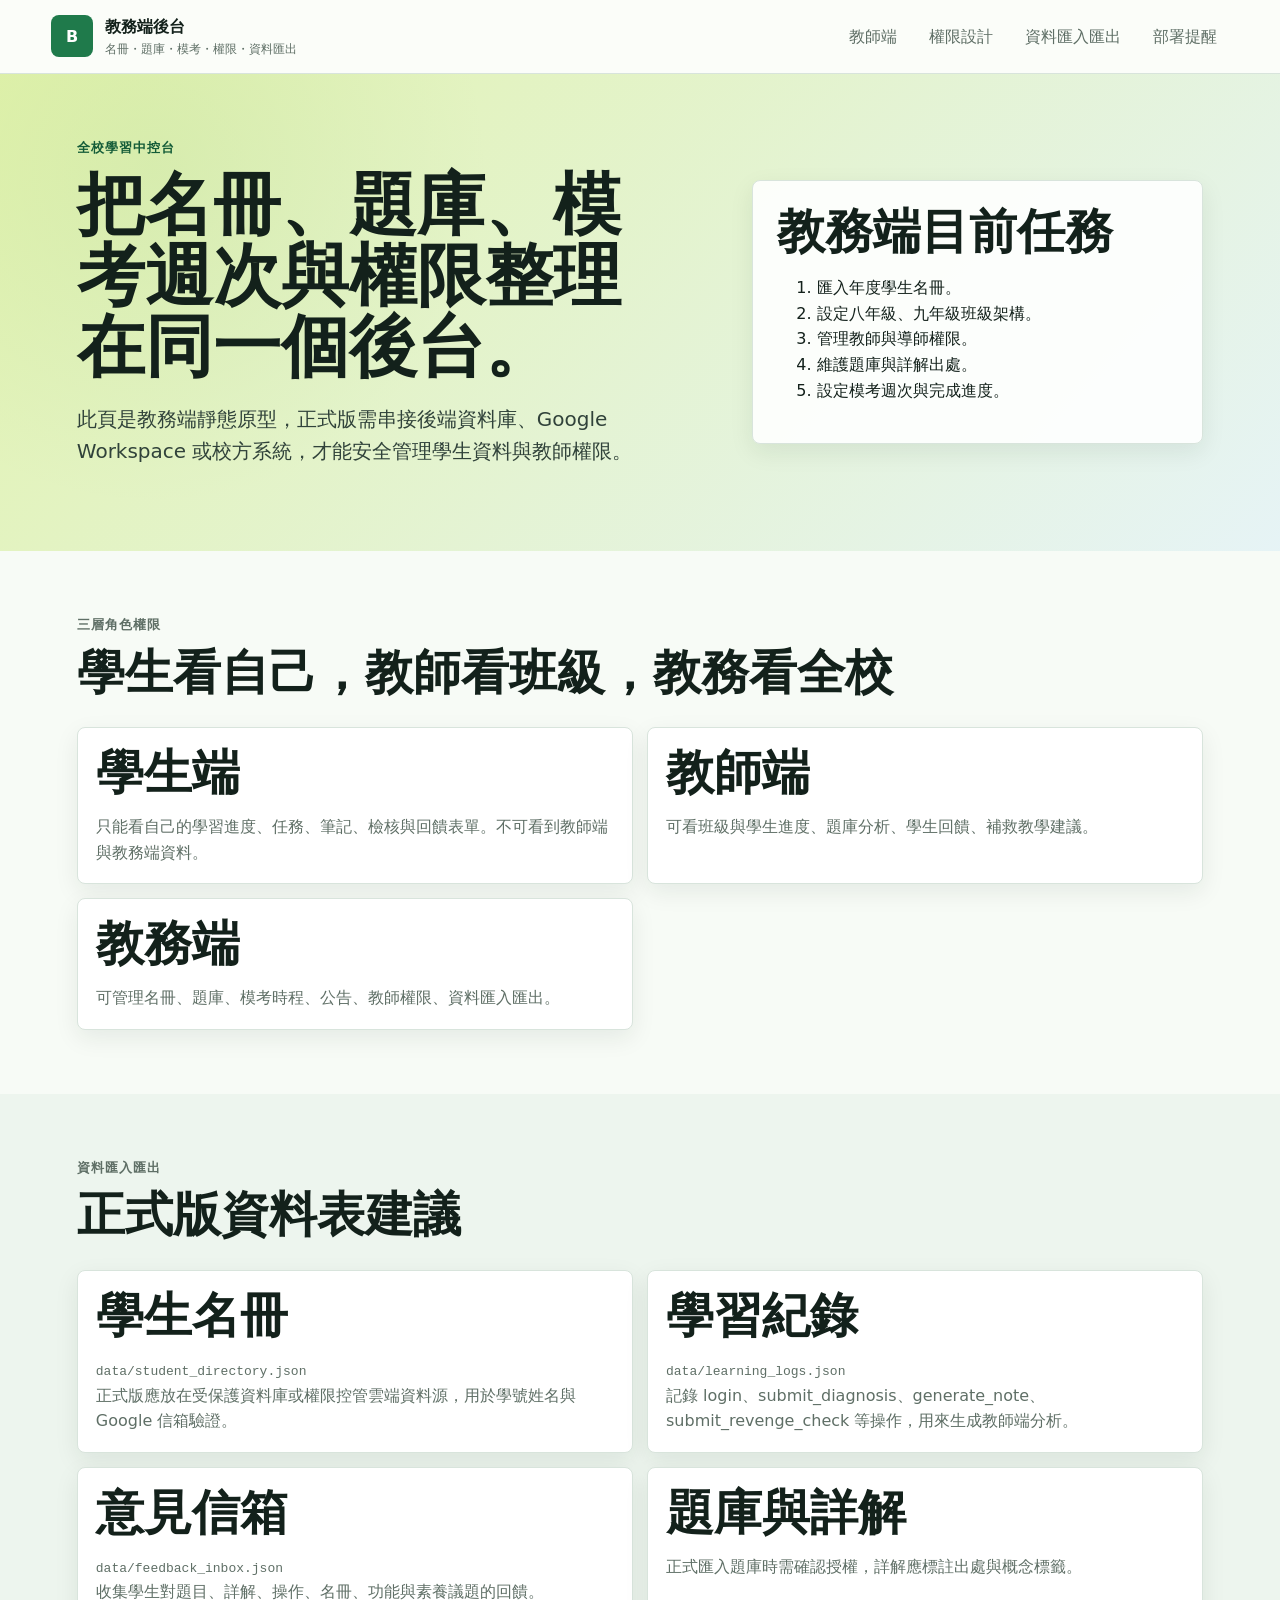
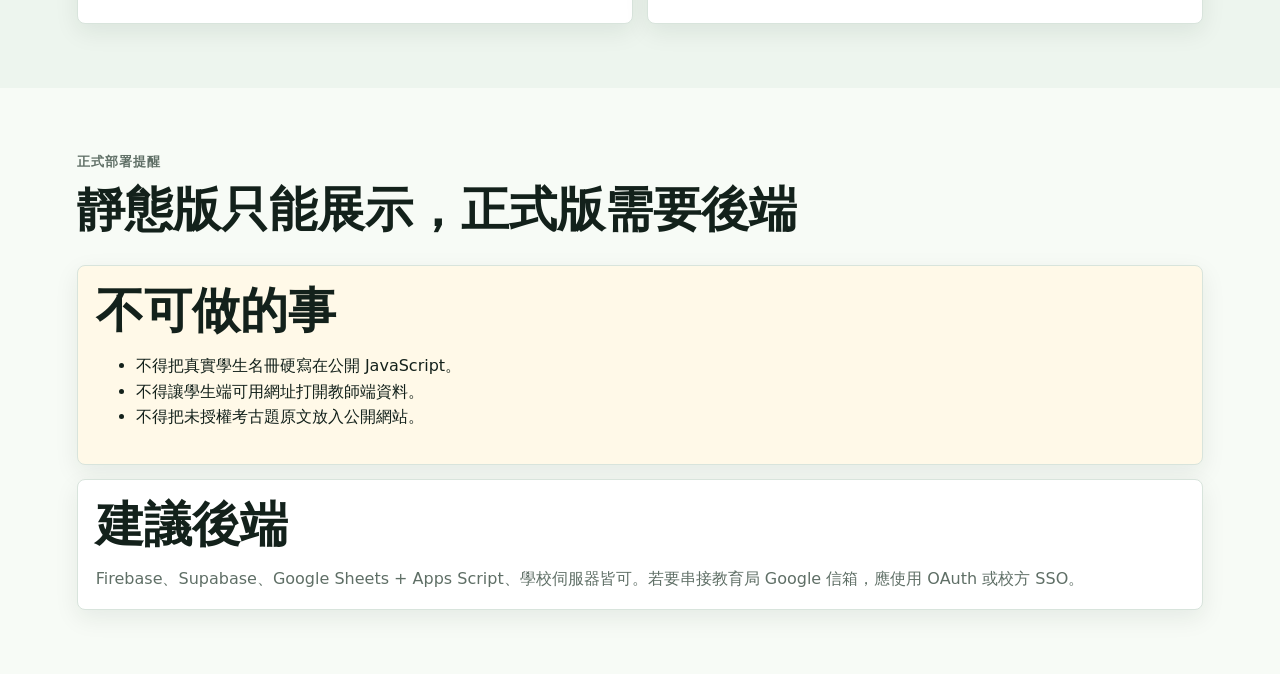
==== admin-dashboard.html @ 73da32d9 "Upload bio cap review website" ====
<!doctype html>
<html lang="zh-Hant">
  <head>
    <meta charset="utf-8">
    <meta name="viewport" content="width=device-width, initial-scale=1">
    <title>教務端網站優化後台｜生物會考複習系統</title>
    <link rel="stylesheet" href="styles.css">
  </head>
  <body class="dashboard-page staff-mode admin-page">
    <header class="topbar">
      <a class="brand" href="index.html#dashboard">
        <span class="brand-mark">B</span>
        <span>
          <strong>教務端後台</strong>
          <small>名冊・題庫・模考・權限・資料匯出</small>
        </span>
      </a>
      <nav class="nav">
        <a href="teacher-dashboard.html">教師端</a>
        <a href="#adminRoles">權限設計</a>
        <a href="#adminData">資料匯入匯出</a>
        <a href="#adminDeploy">部署提醒</a>
      </nav>
    </header>

    <main>
      <section class="hero dashboard-hero">
        <div class="hero-copy">
          <p class="eyebrow">全校學習中控台</p>
          <h1>把名冊、題庫、模考週次與權限整理在同一個後台。</h1>
          <p>此頁是教務端靜態原型，正式版需串接後端資料庫、Google Workspace 或校方系統，才能安全管理學生資料與教師權限。</p>
        </div>
        <aside class="dashboard-panel">
          <h2>教務端目前任務</h2>
          <ol>
            <li>匯入年度學生名冊。</li>
            <li>設定八年級、九年級班級架構。</li>
            <li>管理教師與導師權限。</li>
            <li>維護題庫與詳解出處。</li>
            <li>設定模考週次與完成進度。</li>
          </ol>
        </aside>
      </section>

      <section class="section" id="adminRoles">
        <div class="section-head">
          <p class="eyebrow">三層角色權限</p>
          <h2>學生看自己，教師看班級，教務看全校</h2>
        </div>
        <div class="dash-grid">
          <article class="dash-card">
            <h2>學生端</h2>
            <p>只能看自己的學習進度、任務、筆記、檢核與回饋表單。不可看到教師端與教務端資料。</p>
          </article>
          <article class="dash-card">
            <h2>教師端</h2>
            <p>可看班級與學生進度、題庫分析、學生回饋、補救教學建議。</p>
          </article>
          <article class="dash-card">
            <h2>教務端</h2>
            <p>可管理名冊、題庫、模考時程、公告、教師權限、資料匯入匯出。</p>
          </article>
        </div>
      </section>

      <section class="section band" id="adminData">
        <div class="section-head">
          <p class="eyebrow">資料匯入匯出</p>
          <h2>正式版資料表建議</h2>
        </div>
        <div class="dash-grid">
          <article class="dash-card">
            <h2>學生名冊</h2>
            <p><code>data/student_directory.json</code></p>
            <p>正式版應放在受保護資料庫或權限控管雲端資料源，用於學號姓名與 Google 信箱驗證。</p>
          </article>
          <article class="dash-card">
            <h2>學習紀錄</h2>
            <p><code>data/learning_logs.json</code></p>
            <p>記錄 login、submit_diagnosis、generate_note、submit_revenge_check 等操作，用來生成教師端分析。</p>
          </article>
          <article class="dash-card">
            <h2>意見信箱</h2>
            <p><code>data/feedback_inbox.json</code></p>
            <p>收集學生對題目、詳解、操作、名冊、功能與素養議題的回饋。</p>
          </article>
          <article class="dash-card">
            <h2>題庫與詳解</h2>
            <p>正式匯入題庫時需確認授權，詳解應標註出處與概念標籤。</p>
          </article>
        </div>
      </section>

      <section class="section" id="adminDeploy">
        <div class="section-head">
          <p class="eyebrow">正式部署提醒</p>
          <h2>靜態版只能展示，正式版需要後端</h2>
        </div>
        <div class="dash-grid">
          <article class="dash-card wide priority">
            <h2>不可做的事</h2>
            <ul>
              <li>不得把真實學生名冊硬寫在公開 JavaScript。</li>
              <li>不得讓學生端可用網址打開教師端資料。</li>
              <li>不得把未授權考古題原文放入公開網站。</li>
            </ul>
          </article>
          <article class="dash-card wide">
            <h2>建議後端</h2>
            <p>Firebase、Supabase、Google Sheets + Apps Script、學校伺服器皆可。若要串接教育局 Google 信箱，應使用 OAuth 或校方 SSO。</p>
          </article>
        </div>
      </section>
    </main>
  </body>
</html>
---- styles.css ----
:root {
  color-scheme: light;
  --ink: #13211b;
  --muted: #5f6f66;
  --line: #d8e4dc;
  --paper: #fbfdf9;
  --soft: #edf5ee;
  --green: #1f7a4b;
  --green-dark: #145c38;
  --lime: #d8ef8f;
  --sky: #dceff4;
  --amber: #f5d27a;
  --white: #ffffff;
  --shadow: 0 8px 24px rgba(19, 33, 27, 0.08);
}

* {
  box-sizing: border-box;
}

html {
  scroll-behavior: smooth;
}

body {
  margin: 0;
  background: var(--paper);
  color: var(--ink);
  font-family: "Noto Sans TC", "PingFang TC", "Microsoft JhengHei", system-ui, sans-serif;
  line-height: 1.6;
}

a {
  color: inherit;
  text-decoration: none;
}

button,
input {
  font: inherit;
}

.topbar {
  position: sticky;
  top: 0;
  z-index: 20;
  display: flex;
  align-items: center;
  gap: 24px;
  justify-content: space-between;
  padding: 14px clamp(18px, 4vw, 56px);
  background: rgba(251, 253, 249, 0.92);
  border-bottom: 1px solid var(--line);
  backdrop-filter: blur(14px);
}

.brand {
  display: flex;
  align-items: center;
  gap: 12px;
  min-width: 230px;
}

.brand-mark {
  display: grid;
  width: 42px;
  height: 42px;
  place-items: center;
  border-radius: 8px;
  background: var(--green);
  color: var(--white);
  font-weight: 900;
}

.brand strong,
.brand small {
  display: block;
}

.brand small {
  color: var(--muted);
  font-size: 12px;
}

.nav {
  display: flex;
  flex-wrap: wrap;
  gap: 8px;
  justify-content: center;
}

.nav a {
  border-radius: 999px;
  color: var(--muted);
  padding: 8px 12px;
}

.nav a:hover,
.nav a:focus-visible {
  background: var(--soft);
  color: var(--green-dark);
  outline: none;
}

.ghost-button,
.primary-button,
.secondary-button {
  border: 1px solid var(--green);
  border-radius: 8px;
  cursor: pointer;
  font-weight: 700;
  padding: 10px 14px;
}

.access-tools {
  display: flex;
  align-items: center;
  flex-wrap: wrap;
  gap: 8px;
  justify-content: flex-end;
}

.access-tools span {
  border: 1px solid var(--line);
  border-radius: 999px;
  background: var(--white);
  color: var(--green-dark);
  font-size: 13px;
  font-weight: 900;
  padding: 8px 11px;
}

.ghost-button,
.secondary-button {
  background: transparent;
  color: var(--green-dark);
}

.primary-button {
  display: inline-flex;
  background: var(--green);
  color: var(--white);
}

.secondary-button {
  display: inline-flex;
}

.hero {
  display: grid;
  grid-template-columns: minmax(0, 1.15fr) minmax(320px, 0.85fr);
  gap: clamp(24px, 5vw, 64px);
  align-items: center;
  min-height: 560px;
  padding: clamp(32px, 5vw, 68px) clamp(18px, 6vw, 80px);
  background:
    linear-gradient(135deg, rgba(216, 239, 143, 0.72), rgba(220, 239, 244, 0.68)),
    radial-gradient(circle at 12% 20%, rgba(31, 122, 75, 0.18), transparent 28%),
    var(--paper);
}

.hero-copy {
  max-width: 760px;
}

.eyebrow {
  margin: 0 0 10px;
  color: var(--green-dark);
  font-size: 13px;
  font-weight: 900;
  letter-spacing: 0.08em;
  text-transform: uppercase;
}

h1,
h2,
h3,
p {
  margin-top: 0;
}

h1 {
  max-width: 740px;
  font-size: clamp(38px, 6vw, 68px);
  line-height: 1.05;
  margin-bottom: 20px;
}

h2 {
  font-size: clamp(28px, 4vw, 48px);
  line-height: 1.12;
  margin-bottom: 14px;
}

h3 {
  font-size: 20px;
  line-height: 1.25;
  margin-bottom: 8px;
}

.hero-copy p:not(.eyebrow) {
  color: #30423a;
  font-size: 20px;
  max-width: 680px;
}

.hero-actions {
  display: flex;
  flex-wrap: wrap;
  gap: 12px;
  margin-top: 28px;
}

.dashboard-panel,
.module-card,
.issue-detail,
.teacher-grid article,
.quiz-question {
  background: rgba(255, 255, 255, 0.9);
  border: 1px solid var(--line);
  border-radius: 8px;
  box-shadow: var(--shadow);
}

.dashboard-panel {
  padding: 24px;
}

.panel-head,
.module-card header,
.quiz-actions {
  display: flex;
  align-items: center;
  justify-content: space-between;
  gap: 16px;
}

.panel-head strong {
  color: var(--green-dark);
  font-size: 34px;
}

.progress-track {
  height: 12px;
  overflow: hidden;
  border-radius: 999px;
  background: var(--soft);
}

.progress-track span {
  display: block;
  width: 0%;
  height: 100%;
  border-radius: inherit;
  background: linear-gradient(90deg, var(--green), #81b94a);
  transition: width 220ms ease;
}

.stats-grid {
  display: grid;
  grid-template-columns: repeat(4, 1fr);
  gap: 10px;
  margin: 22px 0;
}

.stats-grid div {
  border: 1px solid var(--line);
  border-radius: 8px;
  padding: 14px;
}

.stats-grid strong,
.stats-grid span {
  display: block;
}

.stats-grid strong {
  font-size: 28px;
}

.stats-grid span,
.module-card p,
.teacher-grid p,
.teacher-grid li,
.issue-detail p,
.quiz-question p,
.exam-note p,
.section-head p {
  color: var(--muted);
}

.exam-note {
  border-left: 4px solid var(--green);
  padding-left: 14px;
}

.section {
  padding: clamp(34px, 5vw, 64px) clamp(18px, 6vw, 80px);
}

.band {
  background: var(--soft);
}

.section-head {
  max-width: 880px;
  margin-bottom: 28px;
}

.section-head.compact {
  display: grid;
  grid-template-columns: minmax(0, 0.7fr) minmax(280px, 1fr);
  column-gap: 36px;
  align-items: end;
  max-width: none;
}

.section-head.compact .eyebrow {
  grid-column: 1 / -1;
}

.timeline,
.teacher-grid,
.path-grid,
.quest-board,
.past-grid,
.game-layout,
.school-grid,
.copyright-grid {
  display: grid;
  grid-template-columns: repeat(5, minmax(180px, 1fr));
  gap: 14px;
}

.timeline article {
  min-height: 230px;
  border: 1px solid rgba(20, 92, 56, 0.2);
  border-radius: 8px;
  background: var(--white);
  padding: 18px;
}

.timeline span {
  display: inline-grid;
  width: 38px;
  height: 38px;
  place-items: center;
  border-radius: 8px;
  background: var(--green);
  color: var(--white);
  font-weight: 900;
  margin-bottom: 22px;
}

.student-start {
  background: var(--white);
}

.student-login {
  border: 1px solid var(--line);
  border-radius: 8px;
  background: #f8fbf7;
  margin-bottom: 18px;
  padding: 18px;
}

.student-login h3 {
  font-size: 24px;
}

.student-login p {
  color: var(--muted);
}

.login-fields {
  display: grid;
  grid-template-columns: minmax(180px, 0.8fr) minmax(220px, 1fr);
  gap: 10px;
  margin: 12px 0;
}

.login-fields label {
  display: grid;
  gap: 6px;
  color: var(--muted);
  font-weight: 800;
}

.login-fields input {
  border: 1px solid var(--line);
  border-radius: 8px;
  padding: 10px;
}

.login-actions {
  display: flex;
  align-items: center;
  flex-wrap: wrap;
  gap: 10px;
}

.login-actions span {
  border-radius: 999px;
  background: var(--white);
  color: var(--muted);
  font-weight: 900;
  padding: 8px 12px;
}

.login-actions span.verified {
  background: var(--green);
  color: var(--white);
}

.feedback-link {
  display: inline-flex;
  color: var(--green-dark);
  font-weight: 900;
  margin-top: 8px;
  text-decoration: underline;
}

.feedback-form {
  display: grid;
  grid-template-columns: repeat(2, minmax(240px, 1fr));
  gap: 12px;
  border: 1px solid var(--line);
  border-radius: 8px;
  background: var(--white);
  padding: 20px;
}

.feedback-form label {
  display: grid;
  gap: 6px;
  color: var(--muted);
  font-weight: 800;
}

.feedback-form label:has(textarea),
.feedback-form button,
.feedback-form .microcopy {
  grid-column: 1 / -1;
}

.feedback-form input,
.feedback-form select,
.feedback-form textarea {
  border: 1px solid var(--line);
  border-radius: 8px;
  padding: 10px;
}

.feedback-form textarea {
  resize: vertical;
}

.supporting-info {
  display: none;
}

.identity-grid {
  display: grid;
  grid-template-columns: repeat(2, minmax(240px, 1fr));
  gap: 14px;
  margin-bottom: 18px;
}

.identity-card {
  border: 2px solid var(--line);
  border-radius: 8px;
  background: #f8fbf7;
  color: var(--ink);
  cursor: pointer;
  padding: 20px;
  text-align: left;
}

.identity-card.active {
  border-color: var(--green);
  box-shadow: inset 0 0 0 3px rgba(31, 122, 75, 0.1);
}

.identity-card span,
.identity-card strong,
.identity-card small {
  display: block;
}

.identity-card span {
  color: var(--green-dark);
  font-size: 13px;
  font-weight: 900;
}

.identity-card strong {
  font-size: 24px;
  margin: 6px 0;
}

.identity-card small {
  color: var(--muted);
  font-size: 15px;
}

.audience-panel {
  border: 2px solid var(--green);
  border-radius: 8px;
  background: #f6fbef;
  margin-bottom: 18px;
  padding: 18px;
}

.audience-panel span {
  display: inline-block;
  border-radius: 999px;
  background: var(--green);
  color: var(--white);
  font-size: 13px;
  font-weight: 900;
  margin-bottom: 10px;
  padding: 5px 10px;
}

.audience-panel h3 {
  font-size: 26px;
}

.audience-panel p {
  color: var(--muted);
}

.audience-panel strong {
  color: var(--green-dark);
}

.linear-flow {
  display: grid;
  grid-template-columns: repeat(4, minmax(200px, 1fr));
  gap: 14px;
}

.flow-step {
  border: 1px solid var(--line);
  border-radius: 8px;
  background: #fbfdf9;
  padding: 18px;
}

.flow-step.active {
  border-color: var(--green);
  background: #eef8ed;
}

.flow-step span {
  display: inline-grid;
  width: 34px;
  height: 34px;
  place-items: center;
  border-radius: 999px;
  background: var(--green);
  color: var(--white);
  font-weight: 900;
  margin-bottom: 14px;
}

.flow-step .primary-button,
.flow-step .secondary-button {
  margin-top: 8px;
}

.student-next {
  display: flex;
  flex-wrap: wrap;
  gap: 8px;
  border: 2px solid var(--green);
  border-radius: 8px;
  background: #f6fbef;
  margin-top: 18px;
  padding: 16px;
  font-size: 18px;
}

.student-next strong {
  color: var(--green-dark);
}

.weekly-card {
  border: 1px solid var(--line);
  border-radius: 8px;
  background: var(--white);
  padding: 22px;
}

.weekly-meta {
  display: flex;
  flex-wrap: wrap;
  gap: 8px;
  margin-bottom: 12px;
}

.weekly-meta span {
  border-radius: 999px;
  background: var(--soft);
  color: var(--green-dark);
  font-size: 13px;
  font-weight: 900;
  padding: 5px 10px;
}

.weekly-prompts {
  display: grid;
  grid-template-columns: repeat(3, 1fr);
  gap: 10px;
  margin-top: 16px;
}

.weekly-prompts div {
  border: 1px solid var(--line);
  border-radius: 8px;
  background: #f8fbf7;
  padding: 12px;
}

.weekly-prompts strong {
  display: block;
  margin-bottom: 5px;
}

.source-box {
  border: 1px solid var(--line);
  border-radius: 8px;
  background: #f8fbf7;
  margin: 14px 0;
  padding: 14px;
}

.source-box p {
  margin: 0 0 8px;
}

.source-box p:last-child {
  margin-bottom: 0;
}

.source-box a {
  color: var(--green-dark);
  font-weight: 900;
  text-decoration: underline;
}

.discussion-box {
  border-top: 1px solid var(--line);
  margin-top: 18px;
  padding-top: 16px;
}

.discussion-box label {
  display: grid;
  gap: 6px;
  color: var(--muted);
  font-weight: 800;
}

.discussion-box textarea {
  border: 1px solid var(--line);
  border-radius: 8px;
  padding: 10px;
  resize: vertical;
}

.comment-list {
  display: grid;
  gap: 8px;
  margin-top: 12px;
}

.comment-list article {
  border: 1px solid var(--line);
  border-radius: 8px;
  background: #fbfdf9;
  padding: 10px;
}

.comment-list p {
  margin: 4px 0 0;
}

.path-grid {
  grid-template-columns: repeat(2, minmax(280px, 1fr));
}

.quest-board,
.past-grid,
.copyright-grid {
  grid-template-columns: repeat(4, minmax(220px, 1fr));
}

.path-card,
.quest-board article,
.past-grid article,
.level-card,
.rules-card,
.leaderboard,
.backend,
.backend-panels article,
.school-card,
.copyright-grid article {
  border: 1px solid var(--line);
  border-radius: 8px;
  background: var(--white);
  padding: 20px;
}

.path-card.summer {
  background: linear-gradient(135deg, #f8fbf7, #fff7df);
}

.path-card.exam {
  background: linear-gradient(135deg, #f8fbf7, #e7f5f1);
}

.path-badge,
.award {
  display: inline-block;
  border-radius: 999px;
  background: var(--amber);
  color: #4b3908;
  font-size: 12px;
  font-weight: 900;
  margin-bottom: 12px;
  padding: 4px 9px;
}

.staff-gate {
  display: none;
  border-top: 1px solid var(--line);
  border-bottom: 1px solid var(--line);
}

.staff-gate.open {
  display: block;
}

.gate-panel {
  display: flex;
  align-items: end;
  flex-wrap: wrap;
  gap: 12px;
  border: 1px solid var(--line);
  border-radius: 8px;
  background: var(--white);
  padding: 20px;
}

.gate-panel label {
  display: grid;
  gap: 6px;
  min-width: min(280px, 100%);
  color: var(--muted);
  font-weight: 800;
}

.gate-panel input {
  border: 1px solid var(--line);
  border-radius: 8px;
  padding: 10px;
}

.staff-only.locked,
[data-audience="staff"].locked {
  display: none;
}

body.staff-mode .staff-gate {
  background: #e8f2ee;
}

body.staff-mode .staff-only {
  outline: 3px solid rgba(31, 122, 75, 0.12);
}

.filters {
  display: flex;
  flex-wrap: wrap;
  gap: 10px;
  margin-bottom: 20px;
}

.chip {
  border: 1px solid var(--line);
  border-radius: 999px;
  background: var(--white);
  color: var(--muted);
  cursor: pointer;
  padding: 8px 13px;
}

.chip.active {
  background: var(--green);
  border-color: var(--green);
  color: var(--white);
}

.module-grid {
  display: grid;
  grid-template-columns: repeat(3, minmax(240px, 1fr));
  gap: 16px;
}

.module-card {
  display: flex;
  flex-direction: column;
  min-height: auto;
  padding: 18px;
}

.module-card header {
  align-items: flex-start;
}

.module-card .tag {
  border-radius: 999px;
  background: var(--sky);
  color: #245767;
  font-size: 12px;
  font-weight: 800;
  padding: 5px 9px;
  white-space: nowrap;
}

.task-list {
  display: grid;
  gap: 9px;
  margin: 8px 0 16px;
}

.task-list label {
  display: grid;
  grid-template-columns: 20px minmax(0, 1fr);
  gap: 9px;
  align-items: start;
  border-top: 1px solid var(--line);
  padding-top: 9px;
}

.task-list input {
  accent-color: var(--green);
  margin-top: 4px;
}

.skills {
  display: flex;
  flex-wrap: wrap;
  gap: 6px;
  margin: 12px 0 18px;
}

.skills span {
  border-radius: 999px;
  background: var(--soft);
  color: var(--green-dark);
  font-size: 12px;
  font-weight: 700;
  padding: 4px 8px;
}

.chapter-study {
  display: grid;
  gap: 10px;
  margin: 12px 0 16px;
}

.chapter-study section {
  border: 1px solid var(--line);
  border-radius: 8px;
  background: #f8fbf7;
  padding: 12px;
}

.chapter-study strong {
  display: block;
  color: var(--green-dark);
  margin-bottom: 6px;
}

.chapter-study p {
  margin: 0;
}

.chapter-study ul {
  margin: 0;
  padding-left: 20px;
}

.memory-card {
  background: #fff9e8;
}

.solve-card {
  background: #edf7f9;
}

.concept-chain {
  display: flex;
  flex-wrap: wrap;
  gap: 6px;
}

.concept-chain span {
  border-radius: 999px;
  background: var(--white);
  border: 1px solid var(--line);
  color: var(--ink);
  font-size: 13px;
  font-weight: 800;
  padding: 5px 9px;
}

.concept-chain span:not(:last-child)::after {
  content: " →";
  color: var(--green-dark);
}

.assessment {
  display: grid;
  gap: 10px;
  margin-top: auto;
}

.assessment h4 {
  margin: 0;
  font-size: 15px;
}

.level-checks {
  display: none;
  gap: 8px;
}

.level-check {
  border: 1px solid var(--line);
  border-radius: 8px;
  background: #f8fbf7;
  padding: 10px;
}

.level-check strong {
  display: block;
  color: var(--green-dark);
  margin-bottom: 4px;
}

.level-check p {
  margin: 0;
  color: var(--muted);
  font-size: 14px;
}

.quick-checks {
  display: none;
  gap: 8px;
}

.quick-checks details {
  border: 1px solid var(--line);
  border-radius: 8px;
  background: var(--white);
  padding: 10px;
}

.quick-checks summary {
  cursor: pointer;
  font-weight: 800;
}

.quick-checks p {
  margin: 8px 0 0;
  color: var(--muted);
  font-size: 14px;
}

.module-feedback {
  border-radius: 8px;
  background: var(--soft);
  color: var(--ink);
  padding: 12px;
}

.module-feedback select {
  width: 100%;
  border: 1px solid var(--line);
  border-radius: 8px;
  background: var(--white);
  margin-top: 8px;
  padding: 8px;
}

.feedback-output {
  border-left: 4px solid var(--green);
  margin-top: 10px;
  padding-left: 10px;
}

.feedback-output p {
  margin: 0 0 8px;
}

.feedback-output p:last-child {
  margin-bottom: 0;
}

.issue-layout {
  display: grid;
  grid-template-columns: minmax(230px, 0.34fr) minmax(0, 1fr);
  gap: 18px;
}

.issue-list {
  display: grid;
  gap: 10px;
  align-content: start;
}

.issue-tab {
  border: 1px solid var(--line);
  border-radius: 8px;
  background: var(--white);
  color: var(--ink);
  cursor: pointer;
  padding: 14px;
  text-align: left;
}

.issue-tab.active {
  border-color: var(--green);
  box-shadow: inset 4px 0 0 var(--green);
}

.issue-pills {
  display: flex;
  flex-wrap: wrap;
  gap: 8px;
  margin: 10px 0 16px;
}

.issue-pill {
  border: 1px solid var(--line);
  border-radius: 999px;
  background: var(--white);
  color: var(--green-dark);
  cursor: pointer;
  font-weight: 800;
  padding: 7px 11px;
}

.issue-pill.active {
  background: var(--green);
  border-color: var(--green);
  color: var(--white);
}

.issue-detail {
  min-height: 420px;
  padding: 24px;
}

.issue-detail .prompt-grid {
  display: grid;
  grid-template-columns: repeat(3, 1fr);
  gap: 12px;
}

.prompt-grid div {
  border: 1px solid var(--line);
  border-radius: 8px;
  padding: 14px;
  background: #f8fbf7;
}

.quiz {
  display: grid;
  gap: 14px;
}

.quiz-question {
  padding: 18px;
}

.quiz-tags {
  display: flex;
  flex-wrap: wrap;
  gap: 6px;
  margin-bottom: 10px;
}

.quiz-tags span {
  border-radius: 999px;
  background: var(--soft);
  color: var(--green-dark);
  font-size: 12px;
  font-weight: 900;
  padding: 4px 8px;
}

.quiz-question fieldset {
  display: grid;
  gap: 8px;
  margin: 0;
  padding: 0;
  border: 0;
}

.quiz-question label {
  display: flex;
  gap: 9px;
  align-items: flex-start;
  border: 1px solid var(--line);
  border-radius: 8px;
  cursor: pointer;
  padding: 10px;
}

.quiz-question input {
  accent-color: var(--green);
  margin-top: 5px;
}

.anti-guess {
  display: grid;
  grid-template-columns: repeat(2, minmax(200px, 1fr));
  gap: 10px;
  margin-top: 12px;
}

.anti-guess label {
  display: grid;
  color: var(--muted);
  font-weight: 800;
}

.anti-guess select {
  border: 1px solid var(--line);
  border-radius: 8px;
  margin-top: 6px;
  padding: 9px;
}

.quiz-actions {
  justify-content: flex-start;
  margin-top: 8px;
}

.quiz-result {
  border: 2px solid var(--green);
  border-radius: 8px;
  background: #f6fbef;
  margin-top: 18px;
  padding: 20px;
}

.wrong-review {
  display: grid;
  gap: 10px;
  margin-top: 16px;
}

.wrong-review h4 {
  margin: 0;
}

.wrong-review article {
  border: 1px solid var(--line);
  border-radius: 8px;
  background: var(--white);
  padding: 14px;
}

.wrong-review p {
  margin: 6px 0 0;
}

.wrong-review.caution article {
  background: #fff9e8;
}

.micro-ai-panel,
.ai-note-grid,
.note-template {
  display: grid;
  gap: 14px;
}

.micro-ai-panel {
  grid-template-columns: minmax(260px, 1fr) minmax(220px, 0.55fr) minmax(220px, 0.55fr);
  align-items: stretch;
  margin-bottom: 18px;
}

.ability-card,
.rainbow-card,
.note-card,
.note-template article {
  border: 1px solid var(--line);
  border-radius: 8px;
  background: var(--white);
  padding: 16px;
}

.ability-card {
  background: #f6fbef;
}

.ability-card span {
  display: inline-block;
  border-radius: 999px;
  background: var(--green);
  color: var(--white);
  font-size: 13px;
  font-weight: 900;
  margin-bottom: 8px;
  padding: 5px 10px;
}

.ability-card p,
.rainbow-card,
.note-card p,
.note-template p {
  margin-bottom: 0;
}

.rainbow-card {
  background: linear-gradient(135deg, #fff4e0, #edf7f9);
  color: #35443d;
  font-weight: 900;
}

.ai-note-grid {
  grid-template-columns: repeat(3, minmax(240px, 1fr));
}

.note-card {
  align-content: start;
  display: grid;
  gap: 12px;
}

.note-card h3,
.note-template h3 {
  margin-bottom: 0;
}

.note-card ul,
.note-template p {
  margin-top: 0;
}

.mind-map {
  display: grid;
  gap: 10px;
}

.mind-node {
  display: inline-flex;
  border: 1px solid var(--line);
  border-radius: 999px;
  background: #f8fbf7;
  color: var(--green-dark);
  font-weight: 900;
  padding: 7px 10px;
}

.mind-node.center {
  justify-content: center;
  background: var(--green);
  color: var(--white);
}

.mind-branch {
  border-left: 4px solid var(--green);
  padding-left: 12px;
}

.mind-branch div,
.flow-actions {
  display: flex;
  flex-wrap: wrap;
  gap: 8px;
  margin-top: 8px;
}

.mind-branch div span,
.issue-mini small {
  border-radius: 999px;
  background: var(--soft);
  color: var(--green-dark);
  font-size: 13px;
  font-weight: 800;
  padding: 5px 8px;
}

.visual-note,
.issue-mini {
  border-left: 4px solid var(--amber);
  padding-left: 10px;
}

.note-template {
  margin-top: 16px;
}

.note-template article {
  background: #f8fbf7;
}

.visual-roadmap {
  display: grid;
  grid-template-columns: repeat(3, minmax(200px, 1fr));
  gap: 12px;
  margin-bottom: 16px;
}

.visual-roadmap article {
  border: 2px solid var(--green);
  border-radius: 8px;
  background: var(--white);
  padding: 16px;
}

.visual-roadmap span {
  display: inline-grid;
  width: 34px;
  height: 34px;
  place-items: center;
  border-radius: 999px;
  background: var(--green);
  color: var(--white);
  font-weight: 900;
  margin-bottom: 10px;
}

.visual-roadmap strong,
.visual-roadmap p {
  display: block;
  margin: 0;
}

.visual-notes {
  grid-template-columns: repeat(2, minmax(260px, 1fr));
}

.picture-card {
  background: linear-gradient(180deg, #ffffff, #f6fbef);
}

.picture-strip {
  display: grid;
  grid-template-columns: repeat(4, 1fr);
  gap: 8px;
}

.picture-strip span {
  display: grid;
  min-height: 62px;
  place-items: center;
  border: 2px solid rgba(31, 122, 75, 0.25);
  border-radius: 8px;
  background:
    linear-gradient(135deg, rgba(216, 239, 143, 0.5), rgba(220, 239, 244, 0.55)),
    var(--white);
  color: var(--green-dark);
  font-weight: 900;
  text-align: center;
}

.big-memory {
  border-left: 5px solid var(--amber);
  color: var(--ink);
  font-size: 18px;
  font-weight: 800;
  padding-left: 12px;
}

.mini-flow {
  display: grid;
  grid-template-columns: repeat(4, 1fr);
  gap: 8px;
}

.mini-flow div {
  border: 1px solid var(--line);
  border-radius: 8px;
  background: var(--white);
  padding: 10px;
  text-align: center;
}

.mini-flow b {
  display: inline-grid;
  width: 28px;
  height: 28px;
  place-items: center;
  border-radius: 999px;
  background: var(--green);
  color: var(--white);
  margin-bottom: 6px;
}

.mini-flow span,
.exam-chips span {
  display: block;
  font-weight: 800;
}

.exam-chips {
  display: flex;
  flex-wrap: wrap;
  gap: 7px;
}

.exam-chips span {
  border-radius: 999px;
  background: var(--soft);
  color: var(--green-dark);
  font-size: 13px;
  padding: 6px 9px;
}

.mistake-row {
  display: grid;
  grid-template-columns: minmax(0, 1fr) auto;
  gap: 8px;
  align-items: center;
  border-bottom: 1px solid var(--line);
  padding: 9px 0;
}

.mistake-row span {
  border-radius: 999px;
  background: #fff4e0;
  color: #684b00;
  font-size: 13px;
  font-weight: 900;
  padding: 5px 8px;
}

.look-card {
  border: 1px solid var(--line);
  border-radius: 8px;
  background: #f8fbf7;
  padding: 12px;
}

.one-task {
  border: 2px solid var(--green);
  border-radius: 8px;
  background: #f6fbef;
  color: var(--green-dark);
  font-size: 20px;
  font-weight: 900;
  padding: 16px;
}

.visual-template {
  grid-template-columns: repeat(2, minmax(260px, 1fr));
}

.visual-template h3 {
  grid-column: 1 / -1;
}

.flash-head {
  display: flex;
  align-items: center;
  flex-wrap: wrap;
  gap: 8px;
  margin-bottom: 10px;
}

.flash-head span {
  border-radius: 999px;
  background: var(--green);
  color: var(--white);
  font-size: 13px;
  font-weight: 900;
  padding: 5px 9px;
}

.flash-body {
  display: grid;
  grid-template-columns: repeat(3, 1fr);
  gap: 8px;
}

.flash-body div {
  border: 1px solid var(--line);
  border-radius: 8px;
  background: var(--white);
  padding: 10px;
}

.flash-body b,
.flash-body span {
  display: block;
}

.flash-body b {
  color: var(--green-dark);
}

.teacher-grid {
  grid-template-columns: repeat(4, minmax(220px, 1fr));
}

.teacher-grid article {
  box-shadow: none;
  padding: 20px;
}

.game-layout {
  grid-template-columns: minmax(260px, 0.9fr) minmax(260px, 1fr);
}

.improvement-board {
  grid-column: 1 / -1;
}

.level-card label,
.backend-head label,
.school-controls label {
  display: grid;
  gap: 6px;
  margin-bottom: 12px;
  color: var(--muted);
  font-weight: 700;
}

.level-card input,
.level-card select,
.backend-head select,
.school-controls select {
  border: 1px solid var(--line);
  border-radius: 8px;
  padding: 10px;
}

.avatar-card {
  border: 1px solid var(--line);
  border-radius: 8px;
  background: #f8fbf7;
  margin: 14px 0;
  padding: 16px;
}

.avatar-card strong {
  display: block;
  font-size: 24px;
}

.avatar-card small {
  color: var(--green-dark);
  font-weight: 800;
}

.rank-table,
.support-table,
.watch-table {
  width: 100%;
  border-collapse: collapse;
}

.rank-table th,
.rank-table td,
.support-table th,
.support-table td,
.watch-table th,
.watch-table td {
  border-bottom: 1px solid var(--line);
  padding: 9px 6px;
  text-align: left;
}

.backend {
  margin-top: 20px;
}

.backend-head,
.school-controls {
  display: flex;
  align-items: end;
  justify-content: space-between;
  gap: 16px;
  margin-bottom: 18px;
}

.backend-head h3 {
  font-size: 30px;
  margin: 0;
}

.analytics-grid {
  display: grid;
  grid-template-columns: repeat(4, 1fr);
  gap: 12px;
  margin-bottom: 16px;
}

.analytics-grid article {
  border: 1px solid var(--line);
  border-radius: 8px;
  background: #f8fbf7;
  padding: 16px;
}

.analytics-grid span {
  color: var(--muted);
  font-weight: 800;
}

.analytics-grid strong {
  display: block;
  font-size: 34px;
  margin: 4px 0;
}

.backend-panels {
  display: grid;
  grid-template-columns: minmax(0, 1fr) minmax(280px, 0.72fr);
  gap: 14px;
}

.heatmap,
.class-bars {
  display: grid;
  gap: 10px;
}

.heat-row,
.class-row {
  display: grid;
  grid-template-columns: 120px minmax(0, 1fr) 58px;
  gap: 10px;
  align-items: center;
}

.heat-track,
.class-track {
  height: 16px;
  overflow: hidden;
  border-radius: 999px;
  background: var(--soft);
}

.heat-track span,
.class-track span {
  display: block;
  height: 100%;
  border-radius: inherit;
  background: linear-gradient(90deg, #d95a4e, var(--amber), var(--green));
}

.school-grid {
  grid-template-columns: minmax(260px, 0.7fr) minmax(260px, 0.8fr) minmax(360px, 1.2fr);
}

.school-card.wide {
  min-width: 0;
}

.microcopy {
  color: var(--muted);
  font-size: 14px;
}

.footer {
  display: flex;
  flex-wrap: wrap;
  justify-content: space-between;
  gap: 18px;
  padding: 26px clamp(18px, 6vw, 80px);
  border-top: 1px solid var(--line);
  color: var(--muted);
}

.footer p {
  max-width: 760px;
  margin: 0;
}

.footer div {
  display: flex;
  flex-wrap: wrap;
  gap: 12px;
}

.footer a {
  color: var(--green-dark);
  font-weight: 800;
}

.dashboard-page {
  background: #f7fbf6;
}

.dashboard-hero {
  min-height: 440px;
}

.control-grid {
  display: grid;
  grid-template-columns: repeat(2, minmax(160px, 1fr));
  gap: 12px;
}

.control-grid.compact-controls {
  grid-template-columns: repeat(2, minmax(220px, 320px));
  margin-bottom: 18px;
}

.control-grid label {
  display: grid;
  gap: 6px;
  color: var(--muted);
  font-weight: 800;
}

.control-grid select,
.dash-table select,
.dash-table input {
  border: 1px solid var(--line);
  border-radius: 8px;
  background: var(--white);
  padding: 9px;
}

.dash-kpis {
  display: grid;
  grid-template-columns: repeat(4, minmax(180px, 1fr));
  gap: 12px;
  margin-bottom: 18px;
}

.dash-kpis article,
.dash-card,
.report-hero {
  border: 1px solid var(--line);
  border-radius: 8px;
  background: var(--white);
  box-shadow: var(--shadow);
  padding: 18px;
}

.dash-kpis span,
.dash-kpis p,
.dash-card p,
.dash-card small,
.dash-row small {
  color: var(--muted);
}

.dash-kpis strong {
  display: block;
  color: var(--green-dark);
  font-size: 34px;
  line-height: 1.1;
  margin: 6px 0;
}

.dash-kpis p,
.dash-card p {
  margin-bottom: 0;
}

.dash-grid {
  display: grid;
  grid-template-columns: repeat(2, minmax(260px, 1fr));
  gap: 14px;
}

.dash-card.wide {
  grid-column: 1 / -1;
}

.dash-card.priority {
  background: #fff9e8;
}

.dash-row {
  display: grid;
  grid-template-columns: minmax(180px, 0.9fr) minmax(160px, 1fr) 54px minmax(120px, 0.7fr);
  gap: 10px;
  align-items: center;
  border-top: 1px solid var(--line);
  padding: 10px 0;
}

.dash-row:first-of-type {
  border-top: 0;
}

.dash-row strong,
.dash-row small {
  display: block;
}

.dash-row em {
  color: var(--green-dark);
  font-size: 13px;
  font-style: normal;
  font-weight: 900;
}

.dash-track {
  height: 14px;
  overflow: hidden;
  border-radius: 999px;
  background: var(--soft);
}

.dash-track span {
  display: block;
  height: 100%;
  border-radius: inherit;
  background: linear-gradient(90deg, #d95a4e, var(--amber), var(--green));
}

.student-chip {
  display: inline-flex;
  border: 1px solid var(--line);
  border-radius: 999px;
  background: #f8fbf7;
  color: var(--green-dark);
  font-weight: 900;
  margin: 4px;
  padding: 6px 10px;
}

.dash-table {
  width: 100%;
  border-collapse: collapse;
  font-size: 14px;
}

.dash-table th,
.dash-table td {
  border-bottom: 1px solid var(--line);
  padding: 10px;
  text-align: left;
  vertical-align: top;
}

.dash-table th {
  color: var(--green-dark);
}

.link-button {
  border: 0;
  background: transparent;
  color: var(--green-dark);
  cursor: pointer;
  font-weight: 900;
  padding: 0;
  text-decoration: underline;
}

.report-hero {
  display: flex;
  justify-content: space-between;
  gap: 18px;
  margin-bottom: 14px;
}

.report-hero strong {
  align-self: center;
  color: var(--green-dark);
  font-size: 52px;
}

@media (max-width: 1040px) {
  .hero,
  .section-head.compact,
  .issue-layout {
    grid-template-columns: 1fr;
  }

  .timeline,
  .linear-flow,
  .micro-ai-panel,
  .ai-note-grid,
  .visual-roadmap,
  .visual-notes,
  .visual-template,
  .dash-kpis,
  .dash-grid,
  .identity-grid,
  .feedback-form,
  .login-fields,
  .weekly-prompts,
  .module-grid,
  .teacher-grid,
  .path-grid,
  .quest-board,
  .past-grid,
  .game-layout,
  .analytics-grid,
  .backend-panels,
  .school-grid,
  .copyright-grid {
    grid-template-columns: repeat(2, minmax(220px, 1fr));
  }
}

@media (max-width: 720px) {
  .topbar {
    align-items: flex-start;
    flex-direction: column;
  }

  .brand {
    min-width: 0;
  }

  .nav {
    justify-content: flex-start;
  }

  .hero {
    min-height: auto;
  }

  .stats-grid,
  .timeline,
  .linear-flow,
  .micro-ai-panel,
  .ai-note-grid,
  .visual-roadmap,
  .visual-notes,
  .visual-template,
  .picture-strip,
  .mini-flow,
  .flash-body,
  .dash-kpis,
  .dash-grid,
  .control-grid,
  .control-grid.compact-controls,
  .identity-grid,
  .login-fields,
  .anti-guess,
  .weekly-prompts,
  .module-grid,
  .teacher-grid,
  .path-grid,
  .quest-board,
  .past-grid,
  .game-layout,
  .analytics-grid,
  .backend-panels,
  .school-grid,
  .copyright-grid,
  .issue-detail .prompt-grid {
    grid-template-columns: 1fr;
  }

  .backend-head,
  .school-controls,
  .report-hero {
    align-items: stretch;
    flex-direction: column;
  }

  .dash-row {
    grid-template-columns: 1fr;
  }

  .dash-table {
    display: block;
    overflow-x: auto;
  }
}

@media print {
  .topbar,
  .filters,
  .issue-list,
  .quiz,
  .footer {
    display: none;
  }

  body {
    background: white;
  }

  .hero,
  .section,
  .band {
    background: white;
    padding: 18px;
  }

  .dashboard-panel,
  .module-card,
  .issue-detail,
  .teacher-grid article {
    box-shadow: none;
    break-inside: avoid;
  }
}
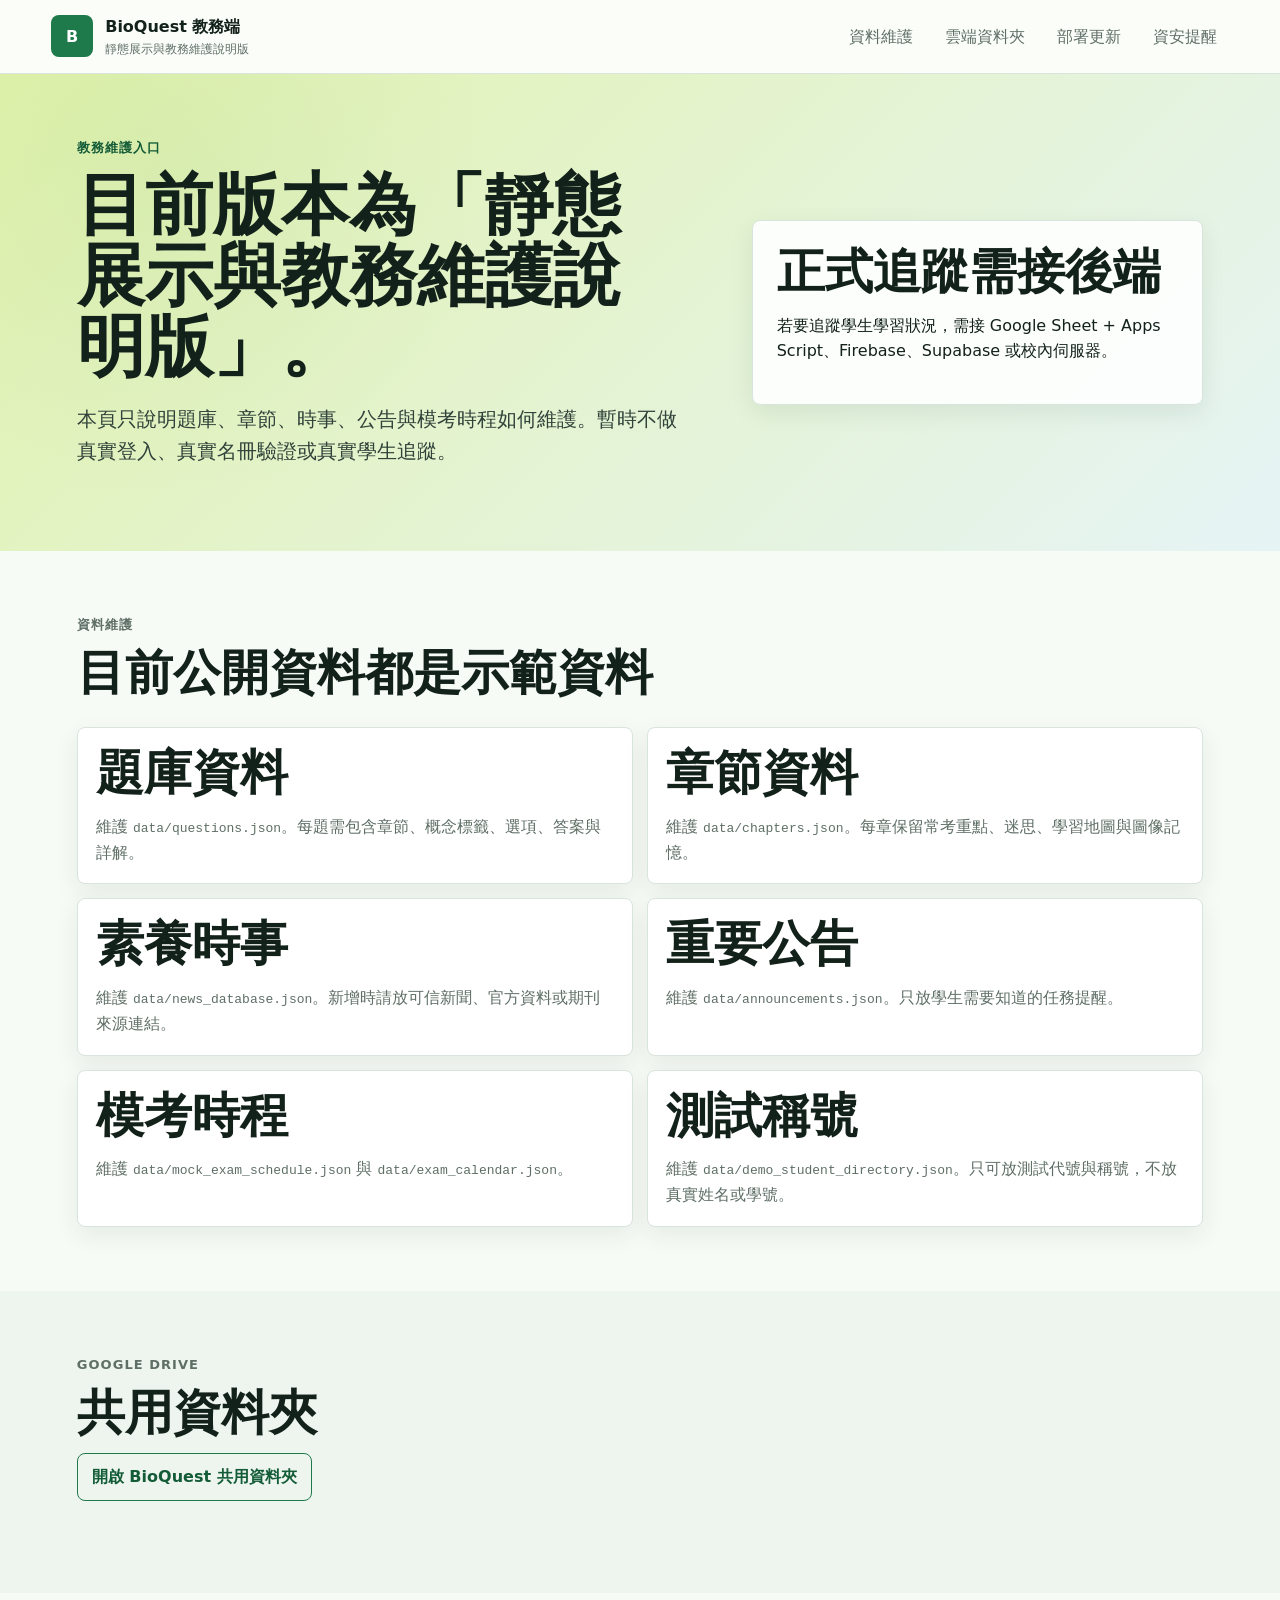
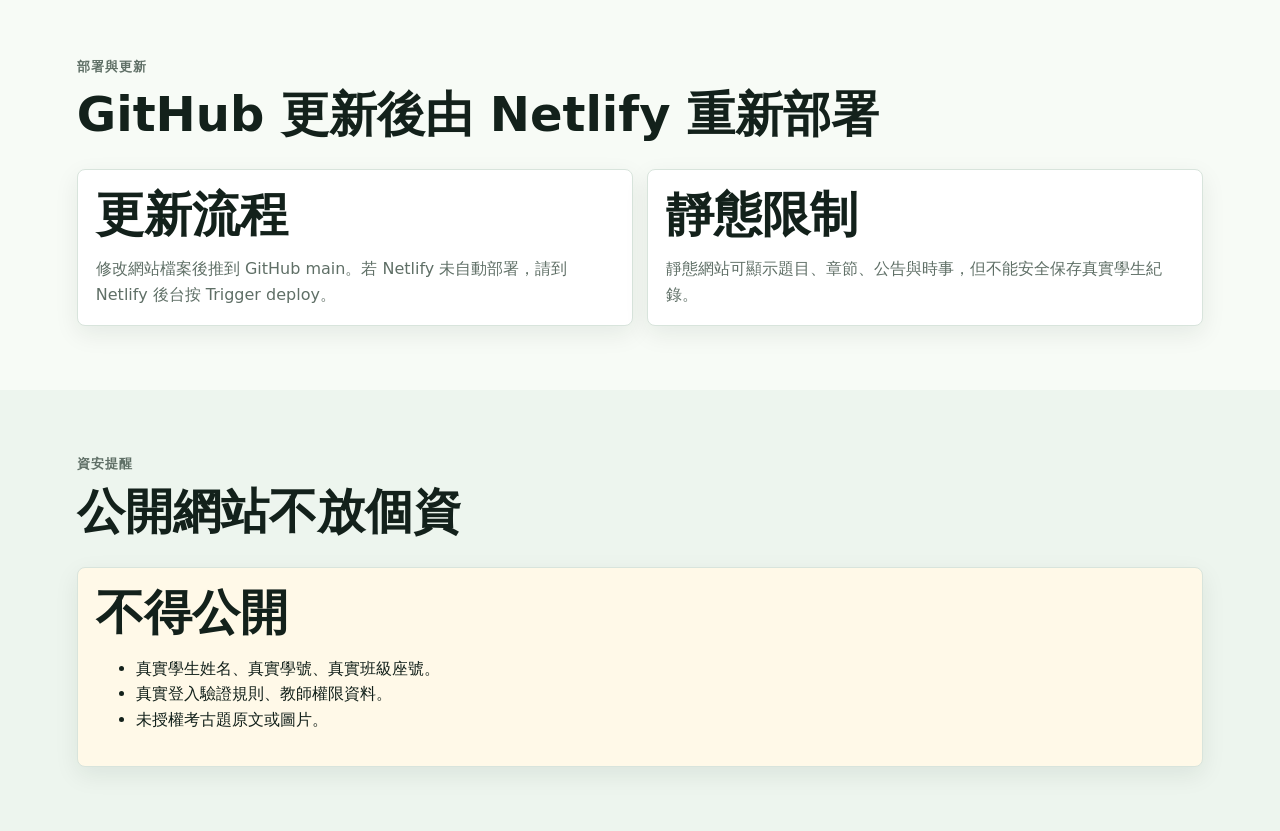
==== commit 7789e979: "Simplify admin maintenance page" ====
--- a/admin-dashboard.html
+++ b/admin-dashboard.html
@@ -3,111 +3,110 @@
   <head>
     <meta charset="utf-8">
     <meta name="viewport" content="width=device-width, initial-scale=1">
-    <title>教務端網站優化後台｜生物會考複習系統</title>
+    <title>BioQuest 教務端管理說明</title>
     <link rel="stylesheet" href="styles.css">
   </head>
-  <body class="dashboard-page staff-mode admin-page">
+  <body class="dashboard-page admin-page">
     <header class="topbar">
-      <a class="brand" href="index.html#dashboard">
+      <a class="brand" href="index.html#home">
         <span class="brand-mark">B</span>
         <span>
-          <strong>教務端後台</strong>
-          <small>名冊・題庫・模考・權限・資料匯出</small>
+          <strong>BioQuest 教務端</strong>
+          <small>靜態展示與教務維護說明版</small>
         </span>
       </a>
       <nav class="nav">
-        <a href="teacher-dashboard.html">教師端</a>
-        <a href="#adminRoles">權限設計</a>
-        <a href="#adminData">資料匯入匯出</a>
-        <a href="#adminDeploy">部署提醒</a>
+        <a href="#data">資料維護</a>
+        <a href="#drive">雲端資料夾</a>
+        <a href="#deploy">部署更新</a>
+        <a href="#security">資安提醒</a>
       </nav>
     </header>
 
     <main>
       <section class="hero dashboard-hero">
         <div class="hero-copy">
-          <p class="eyebrow">全校學習中控台</p>
-          <h1>把名冊、題庫、模考週次與權限整理在同一個後台。</h1>
-          <p>此頁是教務端靜態原型，正式版需串接後端資料庫、Google Workspace 或校方系統，才能安全管理學生資料與教師權限。</p>
+          <p class="eyebrow">教務維護入口</p>
+          <h1>目前版本為「靜態展示與教務維護說明版」。</h1>
+          <p>本頁只說明題庫、章節、時事、公告與模考時程如何維護。暫時不做真實登入、真實名冊驗證或真實學生追蹤。</p>
         </div>
         <aside class="dashboard-panel">
-          <h2>教務端目前任務</h2>
-          <ol>
-            <li>匯入年度學生名冊。</li>
-            <li>設定八年級、九年級班級架構。</li>
-            <li>管理教師與導師權限。</li>
-            <li>維護題庫與詳解出處。</li>
-            <li>設定模考週次與完成進度。</li>
-          </ol>
+          <h2>正式追蹤需接後端</h2>
+          <p>若要追蹤學生學習狀況，需接 Google Sheet + Apps Script、Firebase、Supabase 或校內伺服器。</p>
         </aside>
       </section>
 
-      <section class="section" id="adminRoles">
+      <section class="section" id="data">
         <div class="section-head">
-          <p class="eyebrow">三層角色權限</p>
-          <h2>學生看自己，教師看班級，教務看全校</h2>
+          <p class="eyebrow">資料維護</p>
+          <h2>目前公開資料都是示範資料</h2>
         </div>
         <div class="dash-grid">
           <article class="dash-card">
-            <h2>學生端</h2>
-            <p>只能看自己的學習進度、任務、筆記、檢核與回饋表單。不可看到教師端與教務端資料。</p>
+            <h2>題庫資料</h2>
+            <p>維護 <code>data/questions.json</code>。每題需包含章節、概念標籤、選項、答案與詳解。</p>
           </article>
           <article class="dash-card">
-            <h2>教師端</h2>
-            <p>可看班級與學生進度、題庫分析、學生回饋、補救教學建議。</p>
+            <h2>章節資料</h2>
+            <p>維護 <code>data/chapters.json</code>。每章保留常考重點、迷思、學習地圖與圖像記憶。</p>
           </article>
           <article class="dash-card">
-            <h2>教務端</h2>
-            <p>可管理名冊、題庫、模考時程、公告、教師權限、資料匯入匯出。</p>
+            <h2>素養時事</h2>
+            <p>維護 <code>data/news_database.json</code>。新增時請放可信新聞、官方資料或期刊來源連結。</p>
+          </article>
+          <article class="dash-card">
+            <h2>重要公告</h2>
+            <p>維護 <code>data/announcements.json</code>。只放學生需要知道的任務提醒。</p>
+          </article>
+          <article class="dash-card">
+            <h2>模考時程</h2>
+            <p>維護 <code>data/mock_exam_schedule.json</code> 與 <code>data/exam_calendar.json</code>。</p>
+          </article>
+          <article class="dash-card">
+            <h2>測試稱號</h2>
+            <p>維護 <code>data/demo_student_directory.json</code>。只可放測試代號與稱號，不放真實姓名或學號。</p>
           </article>
         </div>
       </section>
 
-      <section class="section band" id="adminData">
+      <section class="section band" id="drive">
         <div class="section-head">
-          <p class="eyebrow">資料匯入匯出</p>
-          <h2>正式版資料表建議</h2>
+          <p class="eyebrow">Google Drive</p>
+          <h2>共用資料夾</h2>
+          <p><a class="secondary-button" href="https://drive.google.com/drive/folders/1rKPExJQ5cxQpcYymwAX0aMYg9mzvfjoU?usp=drive_link">開啟 BioQuest 共用資料夾</a></p>
+        </div>
+      </section>
+
+      <section class="section" id="deploy">
+        <div class="section-head">
+          <p class="eyebrow">部署與更新</p>
+          <h2>GitHub 更新後由 Netlify 重新部署</h2>
         </div>
         <div class="dash-grid">
           <article class="dash-card">
-            <h2>學生名冊</h2>
-            <p><code>data/student_directory.json</code></p>
-            <p>正式版應放在受保護資料庫或權限控管雲端資料源，用於學號姓名與 Google 信箱驗證。</p>
+            <h2>更新流程</h2>
+            <p>修改網站檔案後推到 GitHub main。若 Netlify 未自動部署，請到 Netlify 後台按 Trigger deploy。</p>
           </article>
           <article class="dash-card">
-            <h2>學習紀錄</h2>
-            <p><code>data/learning_logs.json</code></p>
-            <p>記錄 login、submit_diagnosis、generate_note、submit_revenge_check 等操作，用來生成教師端分析。</p>
-          </article>
-          <article class="dash-card">
-            <h2>意見信箱</h2>
-            <p><code>data/feedback_inbox.json</code></p>
-            <p>收集學生對題目、詳解、操作、名冊、功能與素養議題的回饋。</p>
-          </article>
-          <article class="dash-card">
-            <h2>題庫與詳解</h2>
-            <p>正式匯入題庫時需確認授權，詳解應標註出處與概念標籤。</p>
+            <h2>靜態限制</h2>
+            <p>靜態網站可顯示題目、章節、公告與時事，但不能安全保存真實學生紀錄。</p>
           </article>
         </div>
       </section>
 
-      <section class="section" id="adminDeploy">
+      <section class="section band" id="security">
         <div class="section-head">
-          <p class="eyebrow">正式部署提醒</p>
-          <h2>靜態版只能展示，正式版需要後端</h2>
+          <p class="eyebrow">資安提醒</p>
+          <h2>公開網站不放個資</h2>
         </div>
         <div class="dash-grid">
           <article class="dash-card wide priority">
-            <h2>不可做的事</h2>
+            <h2>不得公開</h2>
             <ul>
-              <li>不得把真實學生名冊硬寫在公開 JavaScript。</li>
-              <li>不得讓學生端可用網址打開教師端資料。</li>
-              <li>不得把未授權考古題原文放入公開網站。</li>
+              <li>真實學生姓名、真實學號、真實班級座號。</li>
+              <li>真實登入驗證規則、教師權限資料。</li>
+              <li>未授權考古題原文或圖片。</li>
             </ul>
-          </article>
-          <article class="dash-card wide">
-            <h2>建議後端</h2>
-            <p>Firebase、Supabase、Google Sheets + Apps Script、學校伺服器皆可。若要串接教育局 Google 信箱，應使用 OAuth 或校方 SSO。</p>
           </article>
         </div>
       </section>
